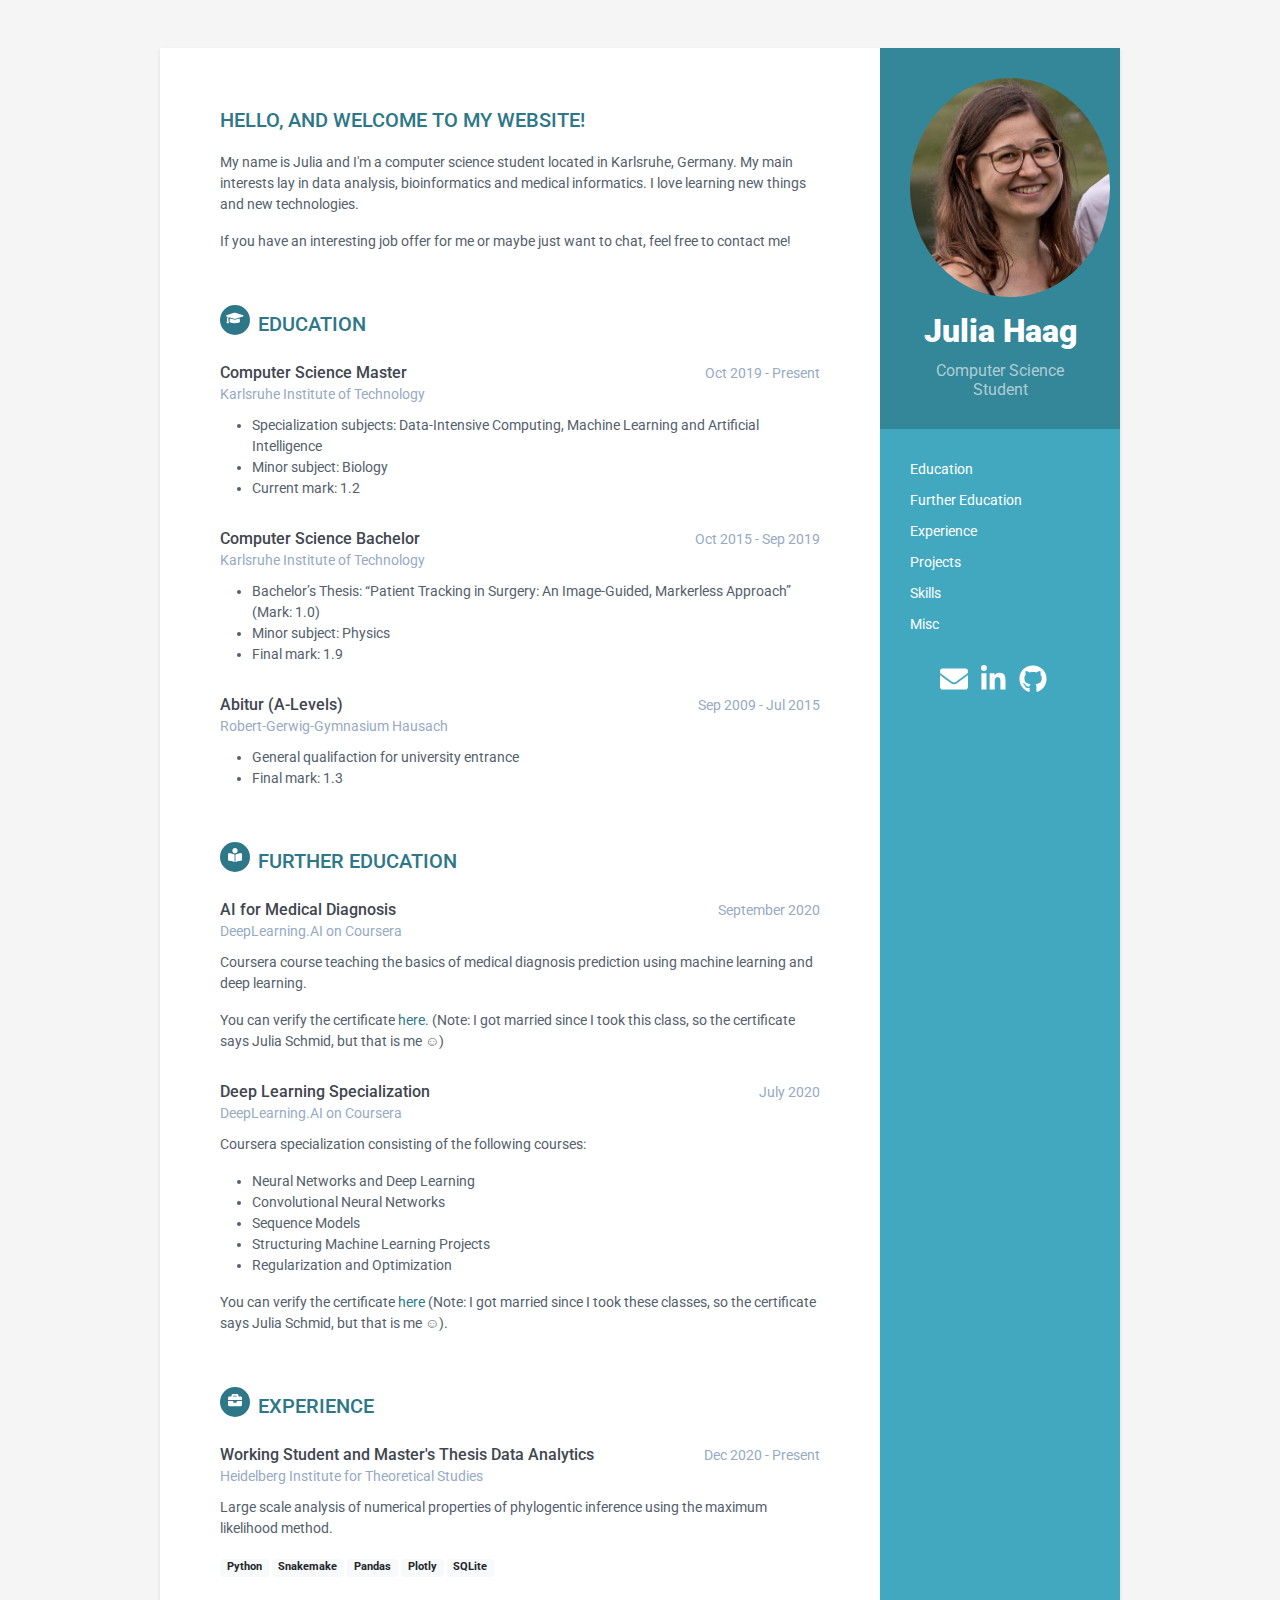
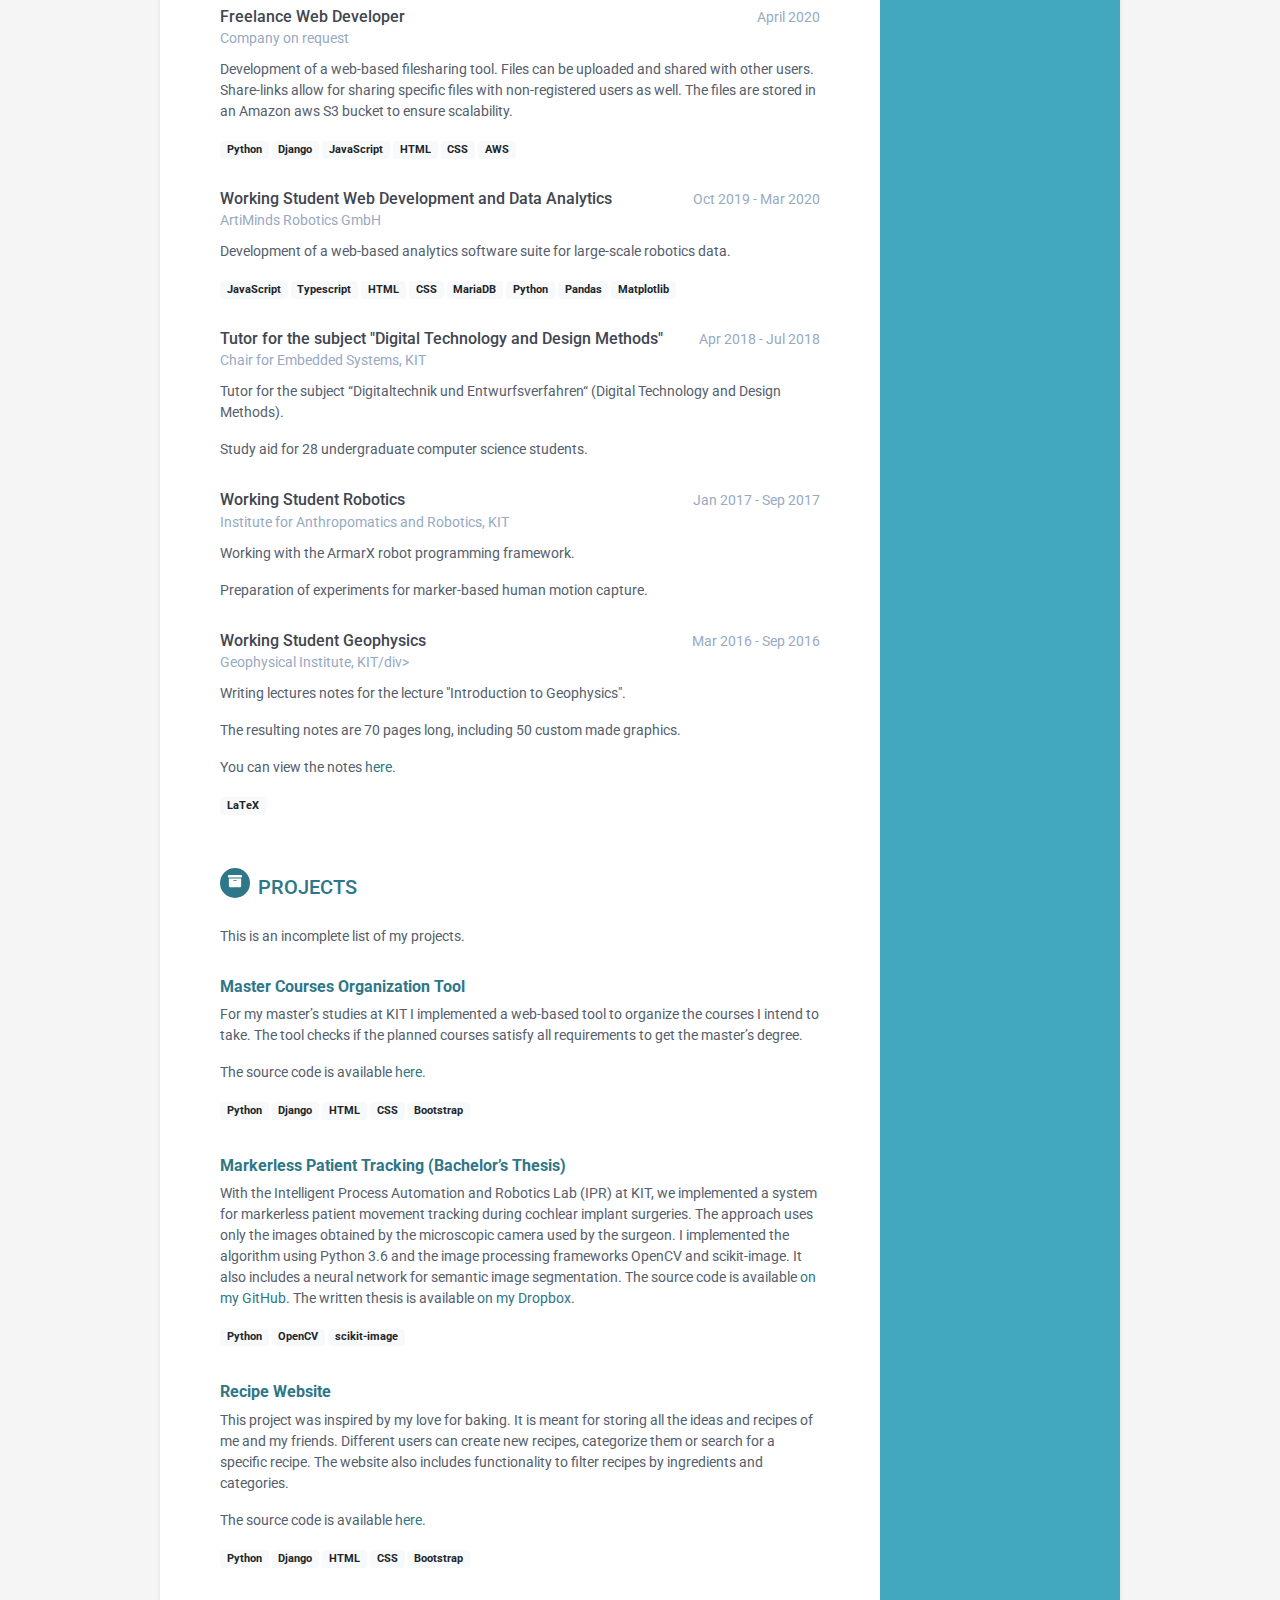
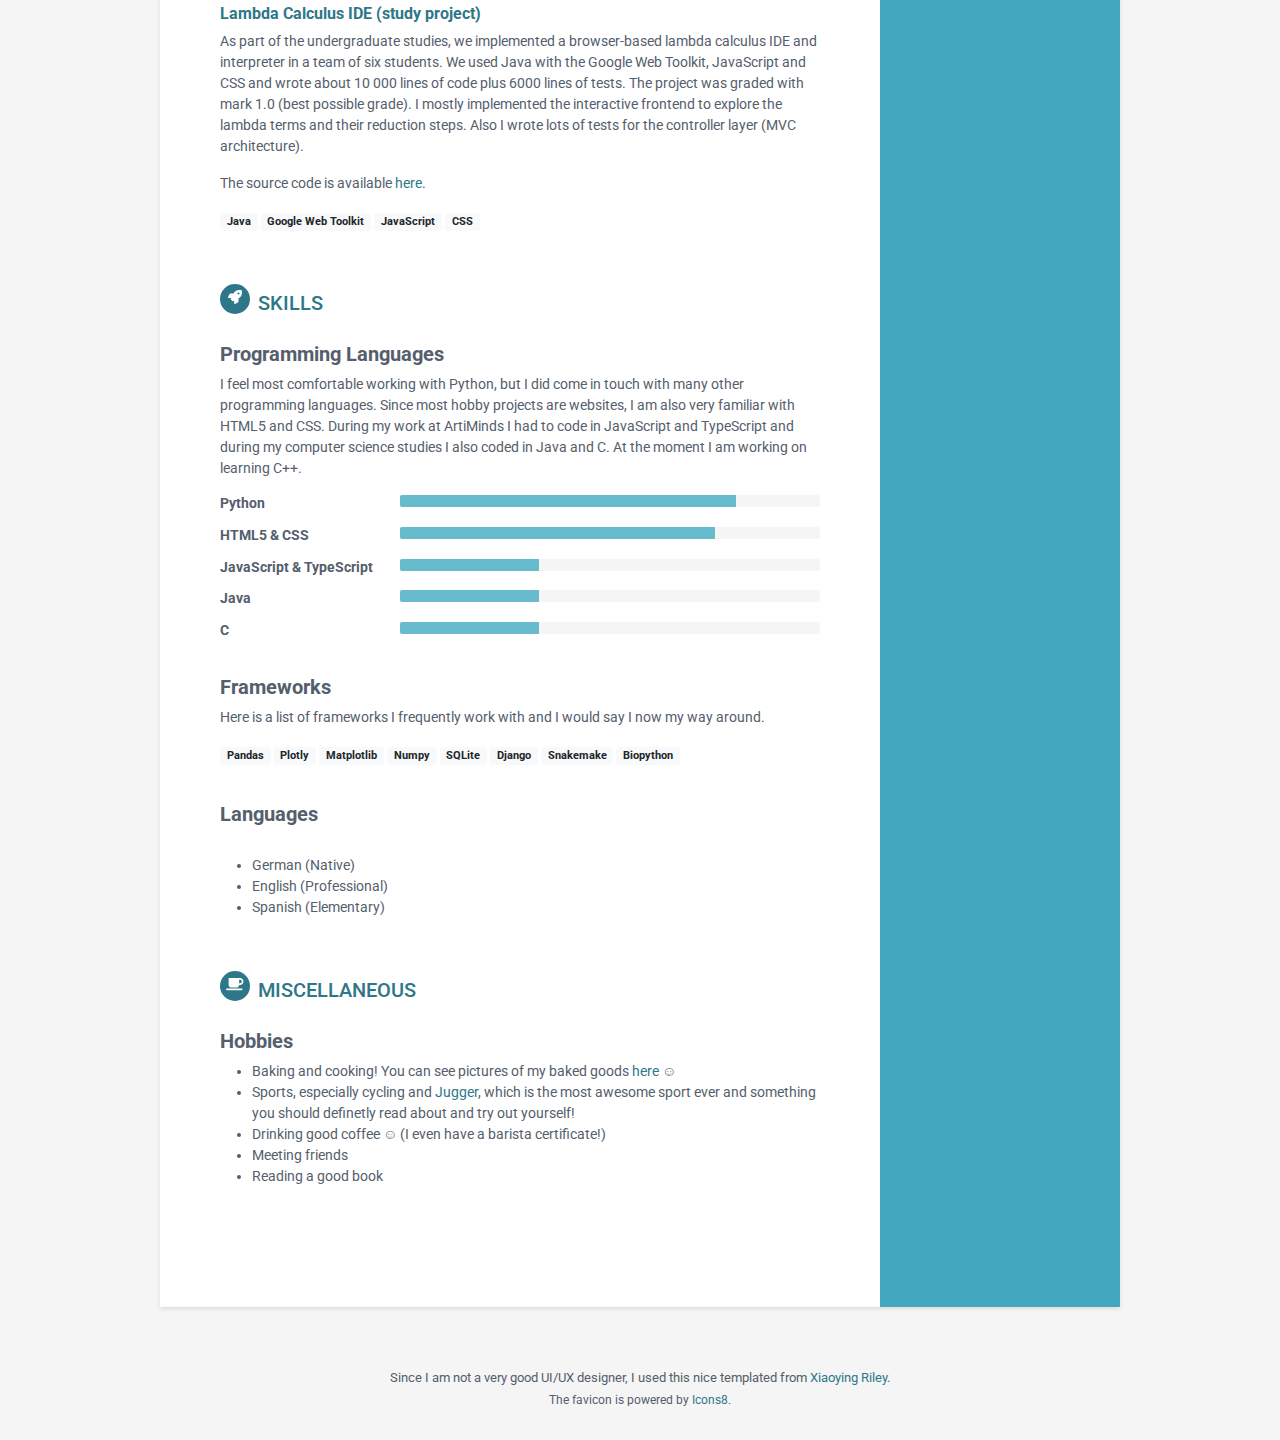
==== index.html @ c9e55c67 "add first CV draft" ====
<!DOCTYPE html>
<html lang="en">
<head>
    <title>Julia Haag</title>

    <!-- Meta -->
    <meta charset="utf-8">
    <meta http-equiv="X-UA-Compatible" content="IE=edge">
    <meta name="viewport" content="width=device-width, initial-scale=1.0">
    <meta name="description" content="Responsive HTML5 Resume/CV Template for Developers">
    <meta name="author" content="Xiaoying Riley at 3rd Wave Media">
    <link rel="shortcut icon" href="assets/images/favicon.ico">
    <!-- Google Font -->
    <link href='https://fonts.googleapis.com/css?family=Roboto:400,500,400italic,300italic,300,500italic,700,700italic,900,900italic'
          rel='stylesheet' type='text/css'>
    <!-- FontAwesome JS-->
    <script defer src="assets/fontawesome/js/all.min.js"></script>
    <!-- Global CSS -->
    <link rel="stylesheet" href="assets/plugins/bootstrap/css/bootstrap.min.css">
    <!-- Theme CSS -->
    <link id="theme-style" rel="stylesheet" href="assets/css/orbit-1.css">
</head>

<body>
<div class="wrapper mt-lg-5">
    <div class="sidebar-wrapper">
        <div class="profile-container">
            <img class="profile" src="assets/images/profile_photo.jpg" alt="" width="200" style="border-radius: 50%"/>
            <h1 class="name">Julia Haag</h1>
            <h3 class="tagline">Computer Science Student</h3>
        </div><!--//profile-container-->

        <div class="interests-container container-block">
            <ul class="list-unstyled interests-list">
                <li class="job-title"><a href="#education">Education</a></li>
                <li class="job-title"><a href="#further-education">Further Education</a></li>
                <li class="job-title"><a href="#experience">Experience</a></li>
                <li class="job-title"><a href="#projects">Projects</a></li>
                <li class="job-title"><a href="#skills">Skills</a></li>
                <li class="job-title"><a href="#misc">Misc</a></li>
            </ul>
            <div class="contact-container container-block">
                <!--<ul class="list-unstyled contact-list">-->
                <a href="mailto: info@juliaschmid.com" style="margin-right: 10px"><i
                        class="fa fa-envelope fa-2x"></i></a>
                <a href="https://www.linkedin.com/in/julia-schmid-2a37a81a1/" target="_blank"
                   style="margin-right: 10px"><i
                        class="fab fa-linkedin-in fa-2x"></i></a>
                <a href="https://github.com/tschuelia" target="_blank"><i class="fab fa-github fa-2x"></i></a>
                <!--</ul>-->
            </div><!--//contact-container-->
        </div><!--//table of contents-->


    </div><!--//sidebar-wrapper-->

    <div class="main-wrapper">

        <section class="section summary-section">
            <h1 class="section-title">Hello, and welcome to my website!</h1>
            <div class="summary">

                <p>My name is Julia and I'm a computer science student located in Karlsruhe, Germany.
                    My main interests lay in data analysis, bioinformatics and medical informatics.
                    I love learning new things and new technologies.
                </p>
                <p> If you have an interesting job offer for me or maybe just want to chat, feel free to contact me!
                </p>
            </div><!--//summary-->
        </section><!--//section-->

        <section class="section experiences-section" id="education">
            <h2 class="section-title"><span class="icon-holder"><i class="fas fa-graduation-cap"></i></span>Education
            </h2>

            <div class="item">
                <div class="meta">
                    <div class="upper-row">
                        <h3 class="job-title">Computer Science Master</h3>
                        <div class="time">Oct 2019 - Present</div>
                    </div><!--//upper-row-->
                    <div class="company">Karlsruhe Institute of Technology</div>
                </div><!--//meta-->
                <div class="details">
                    <ul>
                        <li>Specialization subjects: Data-Intensive Computing, Machine Learning and
                            Artificial Intelligence
                        </li>
                        <li>Minor subject: Biology</li>
                        <li>Current mark: 1.2</li>
                    </ul>
                </div><!--//details-->
            </div><!--//item-->

            <div class="item">
                <div class="meta">
                    <div class="upper-row">
                        <h3 class="job-title">Computer Science Bachelor</h3>
                        <div class="time">Oct 2015 - Sep 2019</div>
                    </div><!--//upper-row-->
                    <div class="company">Karlsruhe Institute of Technology</div>
                </div><!--//meta-->
                <div class="details">
                    <ul>
                        <li>Bachelor’s Thesis: “Patient Tracking in Surgery: An Image-Guided,
                            Markerless Approach” (Mark: 1.0)
                        </li>
                        <li>Minor subject: Physics</li>
                        <li>Final mark: 1.9</li>
                    </ul>
                </div><!--//details-->
            </div><!--//item-->

            <div class="item">
                <div class="meta">
                    <div class="upper-row">
                        <h3 class="job-title">Abitur (A-Levels)</h3>
                        <div class="time">Sep 2009 - Jul 2015</div>
                    </div><!--//upper-row-->
                    <div class="company">Robert-Gerwig-Gymnasium Hausach</div>
                </div><!--//meta-->
                <div class="details">
                    <ul>
                        <li>General qualifaction for university entrance</li>
                        <li>Final mark: 1.3</li>
                    </ul>
                </div><!--//details-->
            </div><!--//item-->

        </section><!--//section-->


        <section class="section experiences-section" id="further-education">
            <h2 class="section-title"><span class="icon-holder"><i class="fas fa-book-reader"></i></span>Further
                Education</h2>

            <div class="item">
                <div class="meta">
                    <div class="upper-row">
                        <h3 class="job-title">AI for Medical Diagnosis</h3>
                        <div class="time">September 2020</div>
                    </div><!--//upper-row-->
                    <div class="company">DeepLearning.AI on Coursera</div>
                </div><!--//meta-->
                <div class="details">
                    <p>Coursera course teaching the basics of medical diagnosis prediction using machine learning and
                        deep learning.</p>
                    <p>You can verify the certificate <a href="https://coursera.org/verify/CH7KS9N8YEYN"
                                                         target="_blank">here</a>. (Note: I got married since I took
                        this class, so the certificate says Julia Schmid, but that is me ☺︎)︎</p>
                </div><!--//details-->
            </div><!--//item-->

            <div class="item">
                <div class="meta">
                    <div class="upper-row">
                        <h3 class="job-title">Deep Learning Specialization</h3>
                        <div class="time">July 2020</div>
                    </div><!--//upper-row-->
                    <div class="company">DeepLearning.AI on Coursera</div>
                </div><!--//meta-->
                <div class="details">
                    <p>Coursera specialization consisting of the following courses:</p>
                    <ul>
                        <li>Neural Networks and Deep Learning</li>
                        <li>Convolutional Neural Networks</li>
                        <li>Sequence Models</li>
                        <li>Structuring Machine Learning Projects</li>
                        <li>Regularization and Optimization</li>
                    </ul>
                    <p>You can verify the certificate <a href="https://coursera.org/verify/specialization/CBR895FZ73B2"
                                                         target="_blank">here</a> (Note: I got married since I took
                        these classes, so the certificate says Julia Schmid, but that is me ☺︎).
                    </p>
                </div><!--//details-->
            </div><!--//item-->


        </section><!--//section-->


        <section class="section experiences-section" id="experience">
            <h2 class="section-title"><span class="icon-holder"><i class="fas fa-briefcase"></i></span>Experience</h2>

            <div class="item">
                <div class="meta">
                    <div class="upper-row">
                        <h3 class="job-title">Working Student and Master's Thesis Data Analytics</h3>
                        <div class="time">Dec 2020 - Present</div>
                    </div><!--//upper-row-->
                    <div class="company">Heidelberg Institute for Theoretical Studies</div>
                </div><!--//meta-->
                <div class="details">
                    <p>Large scale analysis of numerical properties of phylogentic
                        inference using the maximum likelihood method.</p>
                    <span class="badge bg-light text-dark">Python</span>
                    <span class="badge bg-light text-dark">Snakemake</span>
                    <span class="badge bg-light text-dark">Pandas</span>
                    <span class="badge bg-light text-dark">Plotly</span>
                    <span class="badge bg-light text-dark">SQLite</span>
                </div><!--//details-->
            </div><!--//item-->

            <div class="item">
                <div class="meta">
                    <div class="upper-row">
                        <h3 class="job-title">Freelance Web Developer</h3>
                        <div class="time">April 2020</div>
                    </div><!--//upper-row-->
                    <div class="company">Company on request</div>
                </div><!--//meta-->
                <div class="details">
                    <p>Development of a web-based filesharing tool. Files can be uploaded
                        and shared with other users.
                        Share-links allow for sharing specific files with non-registered
                        users as well.
                        The files are stored in an Amazon aws S3 bucket to ensure
                        scalability.
                    </p>
                    <span class="badge bg-light text-dark">Python</span>
                    <span class="badge bg-light text-dark">Django</span>
                    <span class="badge bg-light text-dark">JavaScript</span>
                    <span class="badge bg-light text-dark">HTML</span>
                    <span class="badge bg-light text-dark">CSS</span>
                    <span class="badge bg-light text-dark">AWS</span>
                </div><!--//details-->
            </div><!--//item-->

            <div class="item">
                <div class="meta">
                    <div class="upper-row">
                        <h3 class="job-title">Working Student Web Development and Data Analytics</h3>
                        <div class="time">Oct 2019 - Mar 2020</div>
                    </div><!--//upper-row-->
                    <div class="company">ArtiMinds Robotics GmbH</div>
                </div><!--//meta-->
                <div class="details">
                    <p>Development of a web-based analytics software suite for
                        large-scale robotics data.
                    </p>
                    <span class="badge bg-light text-dark">JavaScript</span>
                    <span class="badge bg-light text-dark">Typescript</span>
                    <span class="badge bg-light text-dark">HTML</span>
                    <span class="badge bg-light text-dark">CSS</span>
                    <span class="badge bg-light text-dark">MariaDB</span>
                    <span class="badge bg-light text-dark">Python</span>
                    <span class="badge bg-light text-dark">Pandas</span>
                    <span class="badge bg-light text-dark">Matplotlib</span>
                </div><!--//details-->
            </div><!--//item-->

            <div class="item">
                <div class="meta">
                    <div class="upper-row">
                        <h3 class="job-title">Tutor for the subject "Digital Technology and Design Methods"</h3>
                        <div class="time">Apr 2018 - Jul 2018</div>
                    </div><!--//upper-row-->
                    <div class="company">Chair for Embedded Systems, KIT</div>
                </div><!--//meta-->
                <div class="details">
                    <p>Tutor for the subject “Digitaltechnik und
                        Entwurfsverfahren“ (Digital Technology and Design Methods).</p>
                    <p>Study aid for 28 undergraduate computer science students.</p>
                </div><!--//details-->
            </div><!--//item-->

            <div class="item">
                <div class="meta">
                    <div class="upper-row">
                        <h3 class="job-title">Working Student Robotics</h3>
                        <div class="time">Jan 2017 - Sep 2017</div>
                    </div><!--//upper-row-->
                    <div class="company">Institute for Anthropomatics and Robotics, KIT</div>
                </div><!--//meta-->
                <div class="details">
                    <p>Working with the ArmarX robot programming framework.</p>
                    <p>Preparation of experiments for marker-based human motion capture.</p>
                </div><!--//details-->
            </div><!--//item-->

            <div class="item">
                <div class="meta">
                    <div class="upper-row">
                        <h3 class="job-title">Working Student Geophysics</h3>
                        <div class="time">Mar 2016 - Sep 2016</div>
                    </div><!--//upper-row-->
                    <div class="company">Geophysical Institute, KIT/div>
                    </div><!--//meta-->
                    <div class="details">
                        <p>Writing lectures notes for the lecture "Introduction to Geophysics".
                        </p>
                        <p>The resulting notes are 70 pages long, including 50 custom made
                            graphics.</p>
                        <p>You can view the notes <a class="inline_link"
                                                     href="https://github.com/tschuelia/Geophysik-Skript/blob/master/GeoSkript.pdf"
                                                     target="_blank">here</a>.
                        </p>
                        <span class="badge bg-light text-dark">LaTeX</span>
                    </div><!--//details-->
                </div><!--//item-->

        </section><!--//section-->

        <section class="section projects-section" id="projects">
            <h2 class="section-title"><span class="icon-holder"><i class="fas fa-archive"></i></span>Projects</h2>
            <div class="intro">
                <p>This is an incomplete list of my projects.</p>
            </div><!--//intro-->
            <div class="item">
                <h6 class="container-block-title"><a
                        href="https://master.juliaschmid.com"
                        target="_blank">Master Courses Organization Tool</a></h6>
                <p>
                    For my master’s studies at KIT I implemented a web-based tool to organize the courses I
                    intend to take. The tool checks if the planned courses satisfy all requirements to get the master’s
                    degree.
                </p>
                <p>The source code is available <a href="https://github.com/tschuelia/master-organization"
                                                   target="_blank">here</a>.</p>
                <span class="badge bg-light text-dark">Python</span>
                <span class="badge bg-light text-dark">Django</span>
                <span class="badge bg-light text-dark">HTML</span>
                <span class="badge bg-light text-dark">CSS</span>
                <span class="badge bg-light text-dark">Bootstrap</span>
            </div><!--//item-->
            <br>

            <div class="item">
                <h6 class="container-block-title"><a
                        href="https://github.com/tschuelia/Image-Based-Tracking"
                        target="_blank">Markerless Patient Tracking (Bachelor’s Thesis)</a></h6>
                <p>
                    With the Intelligent Process Automation and Robotics Lab (IPR) at KIT, we implemented a system for
                    markerless patient movement tracking during cochlear implant surgeries. The approach uses only the
                    images obtained by the microscopic camera used by the surgeon.
                    I implemented the algorithm using Python 3.6 and the image processing frameworks OpenCV and
                    scikit-image. It also includes a neural network for semantic image segmentation. The source code is
                    available <a href="https://github.com/tschuelia/Image-Based-Tracking" target="_blank">on my
                    GitHub</a>.
                    The written thesis is available <a
                        href="https://www.dropbox.com/s/bkc28tao2q94vgu/thesis_Julia_Schmid.pdf?dl=0" target="_blank">on
                    my Dropbox</a>.
                </p>
                <span class="badge bg-light text-dark">Python</span>
                <span class="badge bg-light text-dark">OpenCV</span>
                <span class="badge bg-light text-dark">scikit-image</span>
            </div><!--//item-->
            <br>

            <div class="item">
                <h6 class="container-block-title"><a
                        href="https://rezepte.juliaschmid.com"
                        target="_blank">Recipe Website</a></h6>
                <p>This project was inspired by my love for baking. It is meant for storing all the ideas and recipes
                    of me and my friends. Different users can create new recipes, categorize them or search for a
                    specific recipe.
                    The website also includes functionality to filter recipes by ingredients and categories.
                </p>
                <p>The source code is available <a href="https://github.com/tschuelia/cake_recipe_website"
                                                   target="_blank">here</a>.</p>
                <span class="badge bg-light text-dark">Python</span>
                <span class="badge bg-light text-dark">Django</span>
                <span class="badge bg-light text-dark">HTML</span>
                <span class="badge bg-light text-dark">CSS</span>
                <span class="badge bg-light text-dark">Bootstrap</span>
            </div><!--//item-->
            <br>

            <div class="item">
                <h6 class="container-block-title"><a
                        href="https://pp.ipd.kit.edu/lehre/misc/lambda-ide/Wavelength.html"
                        target="_blank">Lambda Calculus IDE (study project)</a></h6>
                <p>As part of the undergraduate studies, we implemented a browser-based lambda calculus IDE and
                    interpreter in a team of six students. We used Java with the Google Web Toolkit, JavaScript and CSS
                    and wrote about 10 000 lines of code plus 6000 lines of tests.
                    The project was graded with mark 1.0 (best possible grade).
                    I mostly implemented the interactive frontend to explore the lambda terms and their reduction steps.
                    Also I wrote lots of tests for the controller layer (MVC architecture).
                </p>
                <p>The source code is available <a href="https://github.com/wavelength-ide/wavelength-ide"
                                                   target="_blank">here</a>.</p>
                <span class="badge bg-light text-dark">Java</span>
                <span class="badge bg-light text-dark">Google Web Toolkit</span>
                <span class="badge bg-light text-dark">JavaScript</span>
                <span class="badge bg-light text-dark">CSS</span>
            </div><!--//item-->
        </section><!--//section-->

        <section class="skills-section section" id="skills">
            <h2 class="section-title"><span class="icon-holder"><i class="fas fa-rocket"></i></span>Skills</h2>
            <h5 class="container-block-title">Programming Languages</h5>
            <div class="intro">
                <p>I feel most comfortable working with Python, but I did come in touch with many other programming
                    languages. Since most hobby projects are websites, I am also very familiar with HTML5 and CSS.
                    During my work at ArtiMinds I had to code in JavaScript and TypeScript and during my
                    computer science studies I also coded in Java and C. At the moment I am working on learning C++.
                </p>
            </div><!--//intro-->
            <div class="skillset">
                <div class="item">
                    <h3 class="level-title">Python</h3>
                    <div class="progress level-bar">
                        <div class="progress-bar theme-progress-bar" role="progressbar" style="width: 80%"
                             aria-valuenow="80" aria-valuemin="0" aria-valuemax="100"></div>
                    </div>
                </div><!--//item-->

                <div class="item">
                    <h3 class="level-title">HTML5 &amp; CSS</h3>
                    <div class="progress level-bar">
                        <div class="progress-bar theme-progress-bar" role="progressbar" style="width: 75%"
                             aria-valuenow="75" aria-valuemin="0" aria-valuemax="100"></div>
                    </div>
                </div><!--//item-->

                <div class="item">
                    <h3 class="level-title">JavaScript & TypeScript</h3>
                    <div class="progress level-bar">
                        <div class="progress-bar theme-progress-bar" role="progressbar" style="width: 33%"
                             aria-valuenow="33" aria-valuemin="0" aria-valuemax="100"></div>
                    </div>
                </div><!--//item-->

                <div class="item">
                    <h3 class="level-title">Java</h3>
                    <div class="progress level-bar">
                        <div class="progress-bar theme-progress-bar" role="progressbar" style="width: 33%"
                             aria-valuenow="33" aria-valuemin="0" aria-valuemax="100"></div>
                    </div>
                </div><!--//item-->

                <div class="item">
                    <h3 class="level-title">C</h3>
                    <div class="progress level-bar">
                        <div class="progress-bar theme-progress-bar" role="progressbar" style="width: 33%"
                             aria-valuenow="33" aria-valuemin="0" aria-valuemax="100"></div>
                    </div>
                </div><!--//item-->
            </div>
            <br>

            <h5 class="container-block-title">Frameworks</h5>
            <p>Here is a list of frameworks I frequently work with and I would say I now my way around.</p>
            <span class="badge bg-light text-dark">Pandas</span>
            <span class="badge bg-light text-dark">Plotly</span>
            <span class="badge bg-light text-dark">Matplotlib</span>
            <span class="badge bg-light text-dark">Numpy</span>
            <span class="badge bg-light text-dark">SQLite</span>
            <span class="badge bg-light text-dark">Django</span>
            <span class="badge bg-light text-dark">Snakemake</span>
            <span class="badge bg-light text-dark">Biopython</span>
            <p></p>
            <br>

            <h5 class="container-block-title">Languages</h5>
            <br>
            <ul>
                <li>German (Native)</li>
                <li>English (Professional)</li>
                <li>Spanish (Elementary)</li>
            </ul>
        </section><!--//skills-section-->

        <section class="skills-section section" id="misc">
            <h2 class="section-title"><span class="icon-holder"><i class="fas fa-coffee"></i></span>Miscellaneous</h2>
            <h5 class="container-block-title">Hobbies</h5>
            <ul>
                <li>Baking and cooking! You can see pictures of my baked goods <a
                        href="https://rezepte.juliaschmid.com/gallery" target="_blank">here</a> ☺︎
                </li>
                <li>Sports, especially cycling and <a href="https://en.wikipedia.org/wiki/Jugger"
                                                      target="_blank">Jugger</a>, which is
                    the most awesome sport ever and something you should definetly read about and try out yourself!
                </li>
                <li>Drinking good coffee ☺︎ (I even have a barista certificate!)</li>
                <li>Meeting friends</li>
                <li>Reading a good book</li>
            </ul>
        </section><!--//skills-section-->

    </div><!--//main-body-->
</div>

<footer class="footer">
    <div class="text-center">
        <!--/* This template is free as long as you keep the footer attribution link. If you'd like to use the template without the attribution link, you can buy the commercial license via our website: themes.3rdwavemedia.com Thank you for your support. :) */-->
        <small class="copyright">Since I am not a very good UI/UX designer, I used this nice templated from <a
                href="http://themes.3rdwavemedia.com"
                target="_blank">Xiaoying Riley</a>.</small>
        <br>
        <small>The favicon is powered by <a target="_blank" href="https://icons8.de">Icons8</a>.</small>
    </div><!--//container-->
</footer><!--//footer-->

</body>
</html>
---- assets/css/orbit-1.css ----
/*! 
 * Template Name: Orbit - Bootstrap 5 Resume/CV Template for Developers
 * Version: Bootstrap 5 v1.0
 * Author: Xiaoying Riley
 * Copyright: 3rd Wave Media
 * Twitter: @3rdwave_themes
 * Website: http://themes.3rdwavemedia.com/
*/
body {
  font-family: "Roboto", sans-serif;
  color: #545E6C;
  background: #f5f5f5;
  font-size: 14px;
  -webkit-font-smoothing: antialiased;
  -moz-osx-font-smoothing: grayscale;
}

h1, h2, h3, h4, h5, h6 {
  font-weight: 700;
}

a {
  color: #2d7788;
  text-decoration: none;
}
a:hover {
  text-decoration: underline;
  color: #1a454f;
  -webkit-transition: all 0.4s ease-in-out;
  -moz-transition: all 0.4s ease-in-out;
  -ms-transition: all 0.4s ease-in-out;
  -o-transition: all 0.4s ease-in-out;
}
a:focus {
  text-decoration: none;
}

p {
  line-height: 1.5;
}

.wrapper {
  background: #42A8C0;
  max-width: 960px;
  margin: 0 auto;
  position: relative;
  box-shadow: 0px 2px 4px rgba(0, 0, 0, 0.1);
}

.sidebar-wrapper {
  background: #42A8C0;
  position: absolute;
  right: 0;
  width: 240px;
  height: 100%;
  min-height: 800px;
  color: #fff;
}
.sidebar-wrapper a {
  color: #fff;
}
.sidebar-wrapper .profile-container {
  padding: 30px;
  background: rgba(0, 0, 0, 0.2);
  text-align: center;
  color: #fff;
}
.sidebar-wrapper .name {
  font-size: 32px;
  font-weight: 900;
  margin-top: 0;
  margin-bottom: 10px;
}
.sidebar-wrapper .tagline {
  color: rgba(255, 255, 255, 0.6);
  font-size: 16px;
  font-weight: 400;
  margin-top: 0;
  margin-bottom: 0;
}
.sidebar-wrapper .profile {
  margin-bottom: 15px;
}
.sidebar-wrapper .contact-list .svg-inline--fa {
  margin-right: 5px;
  font-size: 18px;
  vertical-align: middle;
}
.sidebar-wrapper .contact-list li {
  margin-bottom: 15px;
}
.sidebar-wrapper .contact-list li:last-child {
  margin-bottom: 0;
}
.sidebar-wrapper .contact-list .email .svg-inline--fa {
  font-size: 14px;
}
.sidebar-wrapper .container-block {
  padding: 30px;
}
.sidebar-wrapper .container-block-title {
  text-transform: uppercase;
  font-size: 16px;
  font-weight: 700;
  margin-top: 0;
  margin-bottom: 15px;
}
.sidebar-wrapper .degree {
  font-size: 14px;
  margin-top: 0;
  margin-bottom: 5px;
}
.sidebar-wrapper .education-container .item {
  margin-bottom: 15px;
}
.sidebar-wrapper .education-container .item:last-child {
  margin-bottom: 0;
}
.sidebar-wrapper .education-container .meta {
  color: rgba(255, 255, 255, 0.6);
  font-weight: 500;
  margin-bottom: 0px;
  margin-top: 0;
  font-size: 14px;
}
.sidebar-wrapper .education-container .time {
  color: rgba(255, 255, 255, 0.6);
  font-weight: 500;
  margin-bottom: 0px;
}
.sidebar-wrapper .languages-container .lang-desc {
  color: rgba(255, 255, 255, 0.6);
}
.sidebar-wrapper .languages-list {
  margin-bottom: 0;
}
.sidebar-wrapper .languages-list li {
  margin-bottom: 10px;
}
.sidebar-wrapper .languages-list li:last-child {
  margin-bottom: 0;
}
.sidebar-wrapper .interests-list {
  margin-bottom: 0;
}
.sidebar-wrapper .interests-list li {
  margin-bottom: 10px;
}
.sidebar-wrapper .interests-list li:last-child {
  margin-bottom: 0;
}

.main-wrapper {
  background: #fff;
  padding: 60px;
  padding-right: 300px;
}
.main-wrapper .section-title {
  text-transform: uppercase;
  font-size: 20px;
  font-weight: 500;
  color: #2d7788;
  position: relative;
  margin-top: 0;
  margin-bottom: 20px;
}
.main-wrapper .section-title .icon-holder {
  width: 30px;
  height: 30px;
  margin-right: 8px;
  display: inline-block;
  color: #fff;
  border-radius: 50%;
  -moz-background-clip: padding;
  -webkit-background-clip: padding-box;
  background-clip: padding-box;
  background: #2d7788;
  text-align: center;
  font-size: 16px;
  position: relative;
  top: -8px;
}
.main-wrapper .section-title .icon-holder .svg-inline--fa {
  font-size: 14px;
  margin-top: 6px;
}
.main-wrapper .section {
  margin-bottom: 60px;
}
.main-wrapper .experiences-section .item {
  margin-bottom: 30px;
}
.main-wrapper .upper-row {
  position: relative;
  overflow: hidden;
  margin-bottom: 2px;
}
.main-wrapper .job-title {
  color: #3F4650;
  font-size: 16px;
  margin-top: 0;
  margin-bottom: 0;
  font-weight: 500;
}
.main-wrapper .time {
  position: absolute;
  right: 0;
  top: 0;
  color: #97AAC3;
}
.main-wrapper .company {
  margin-bottom: 10px;
  color: #97AAC3;
}
.main-wrapper .project-title {
  font-size: 16px;
  font-weight: 400;
  margin-top: 0;
  margin-bottom: 5px;
}
.main-wrapper .projects-section .intro {
  margin-bottom: 30px;
}
.main-wrapper .projects-section .item {
  margin-bottom: 15px;
}

.skillset .item {
  margin-bottom: 15px;
  overflow: hidden;
}
.skillset .level-title {
  font-size: 14px;
  margin-top: 0;
  margin-bottom: 12px;
}
.skillset .level-bar {
  height: 12px;
  background: #f5f5f5;
  border-radius: 2px;
  -moz-background-clip: padding;
  -webkit-background-clip: padding-box;
  background-clip: padding-box;
}
.skillset .theme-progress-bar {
  background: #68bacd;
}

.footer {
  padding: 30px;
  padding-top: 60px;
}
.footer .copyright {
  line-height: 1.6;
  color: #545E6C;
  font-size: 13px;
}
.footer .fa-heart {
  color: #fb866a;
}

@media (max-width: 767.98px) {
  .sidebar-wrapper {
    position: static;
    width: inherit;
  }

  .main-wrapper {
    padding: 30px;
  }

  .main-wrapper .time {
    position: static;
    display: block;
    margin-top: 5px;
  }

  .main-wrapper .upper-row {
    margin-bottom: 0;
  }
}
@media (min-width: 992px) {
  .skillset .level-title {
    display: inline-block;
    float: left;
    width: 30%;
    margin-bottom: 0;
  }
}
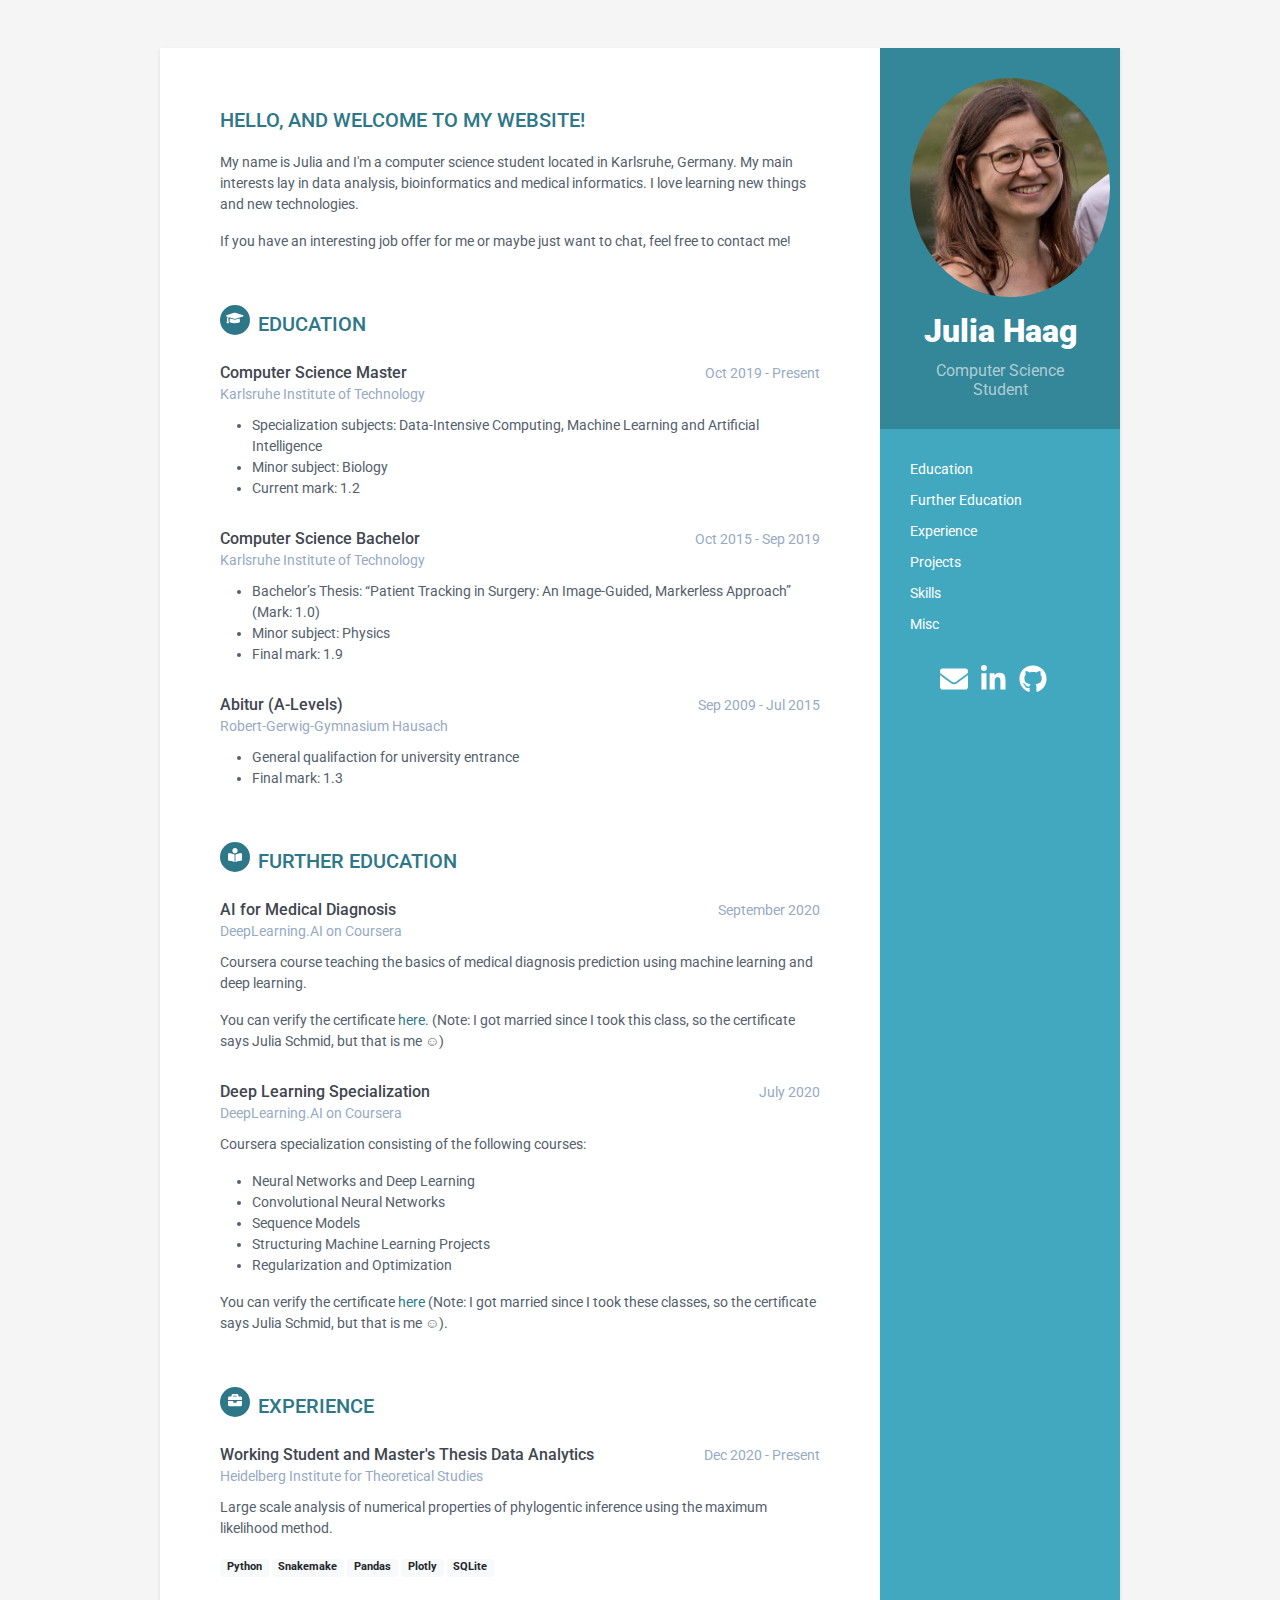
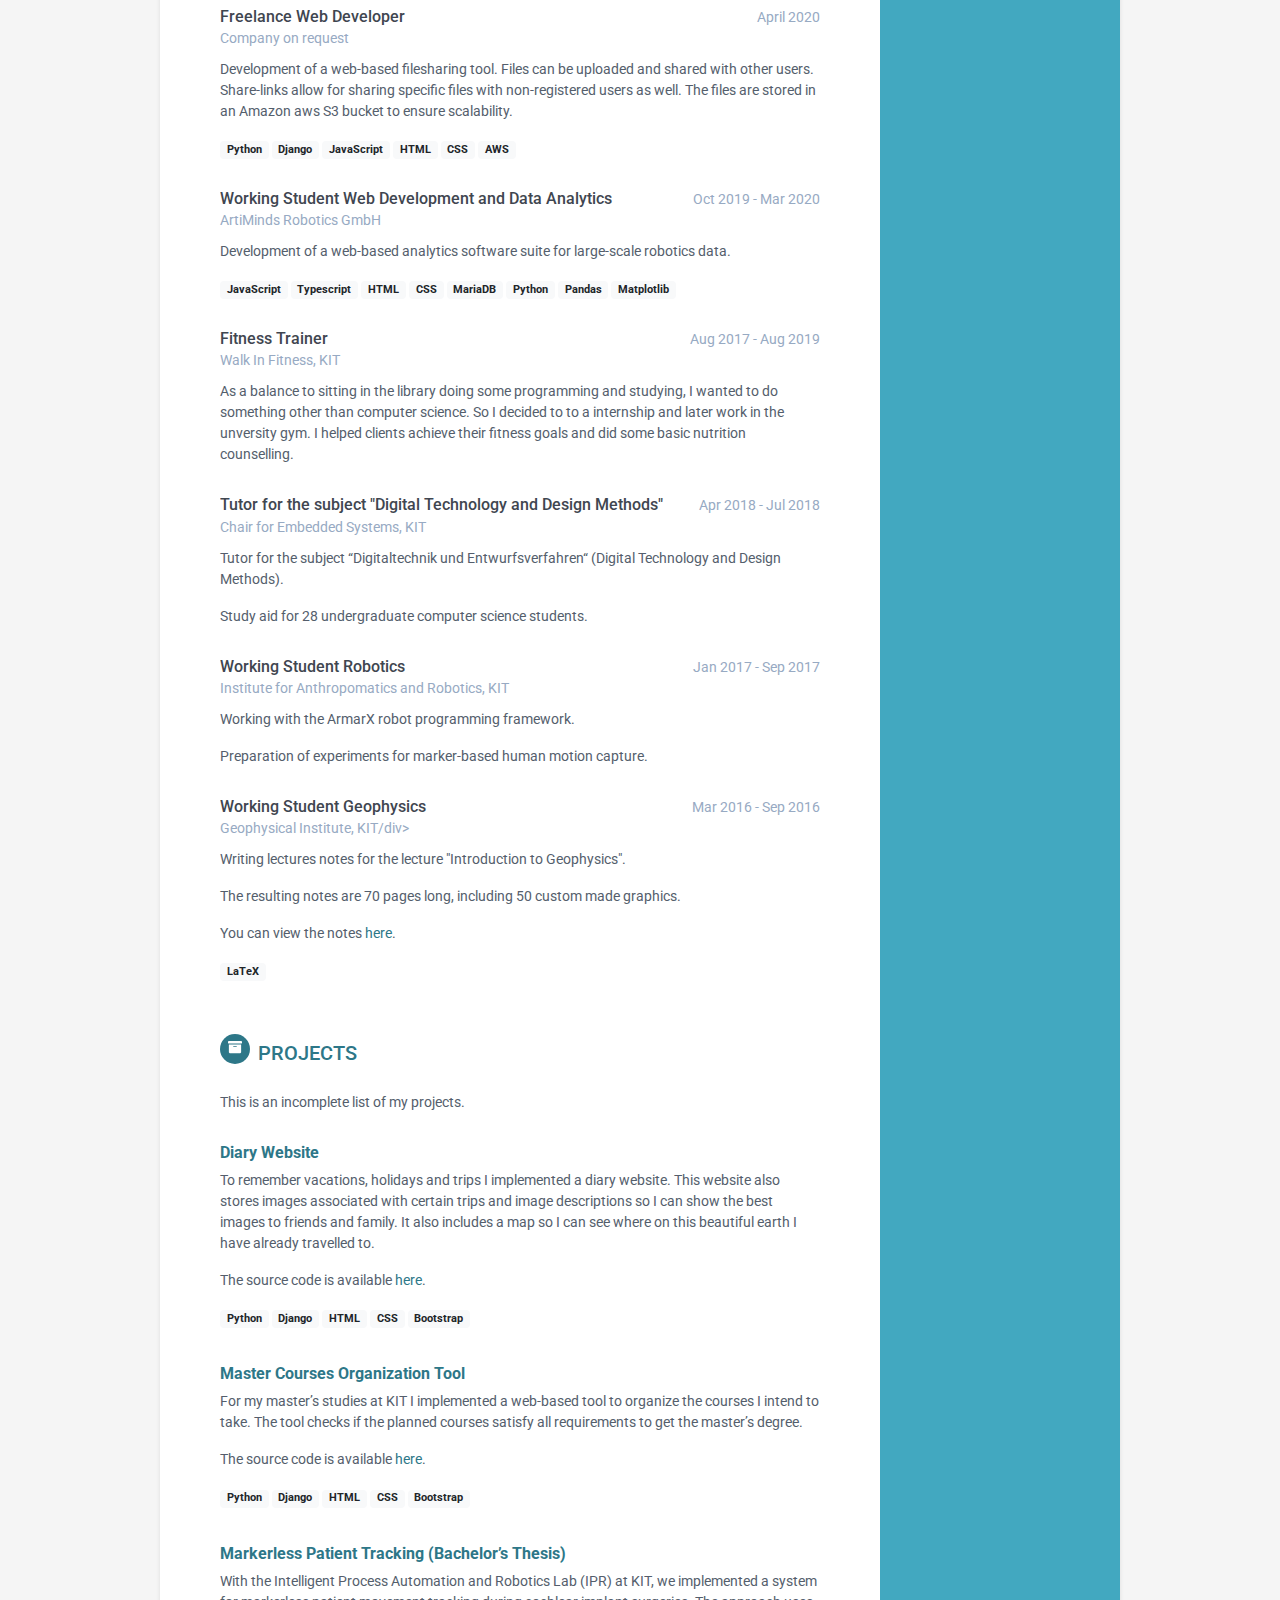
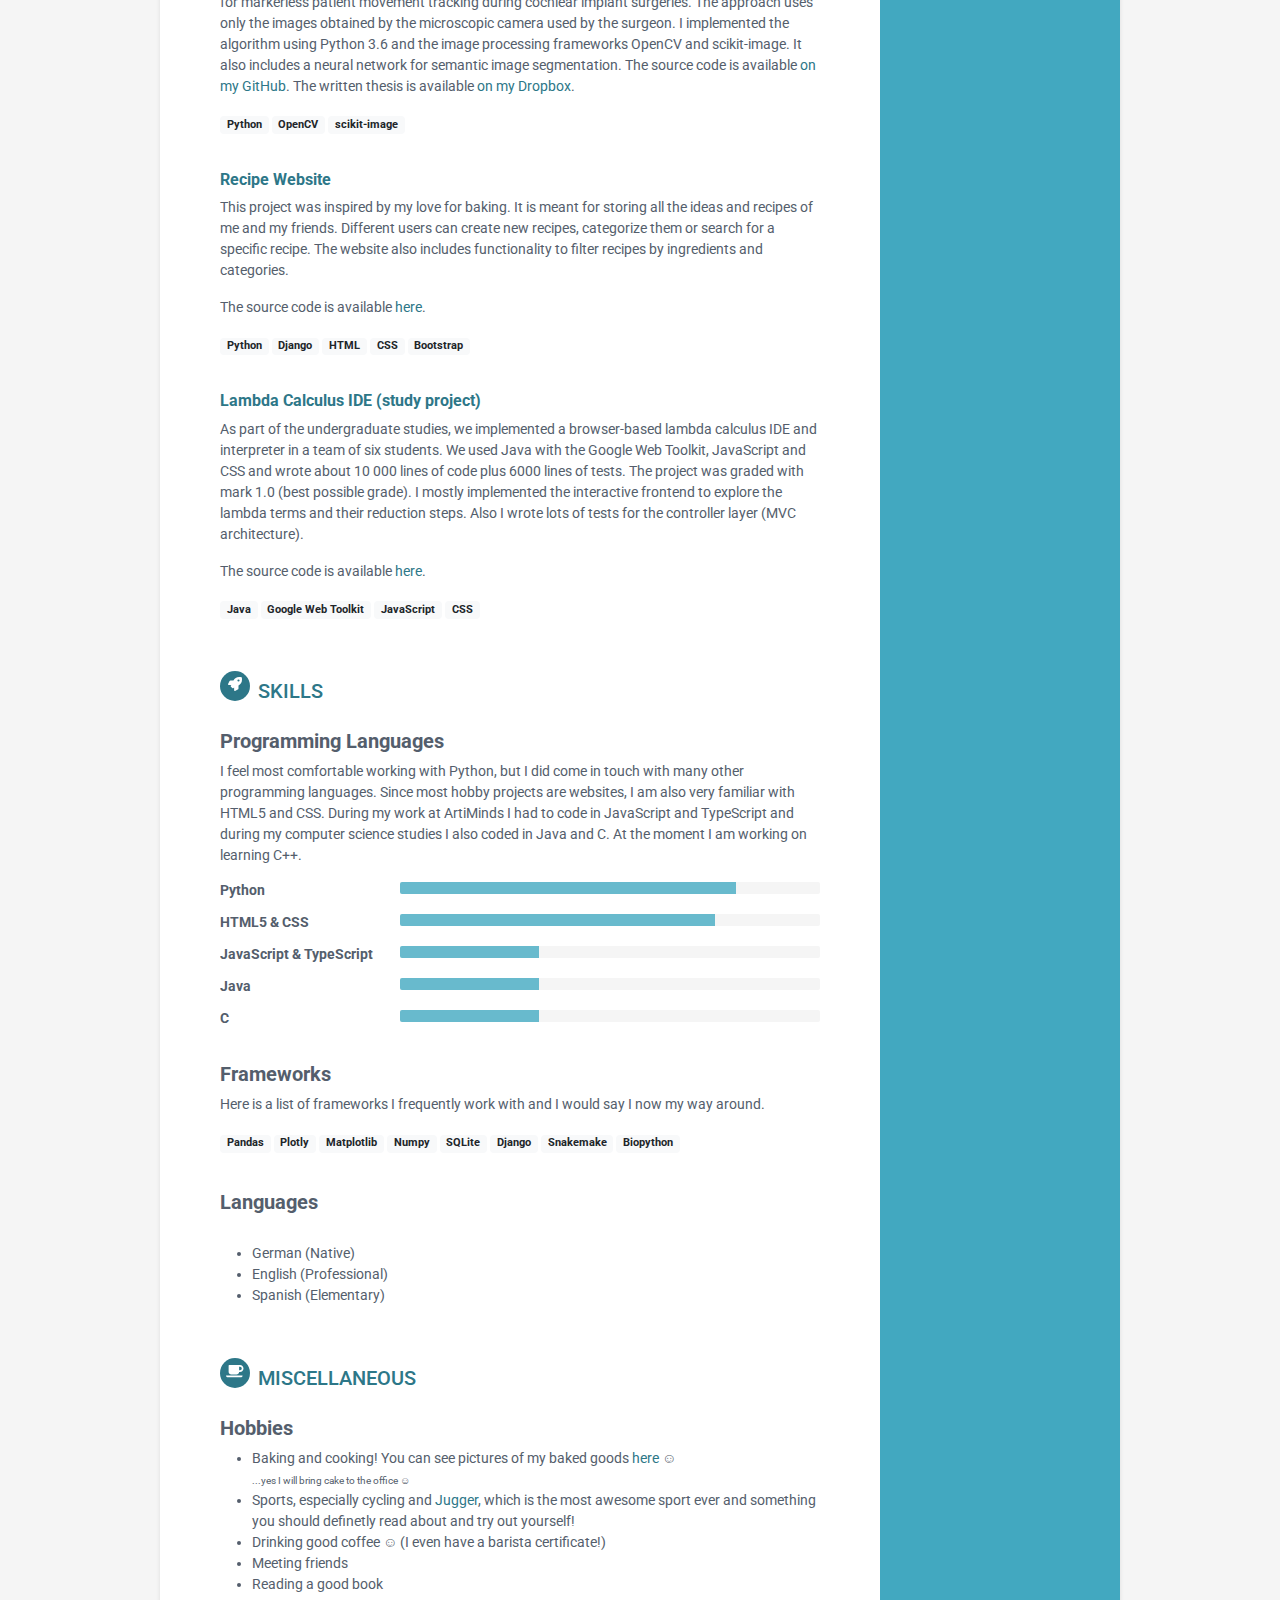
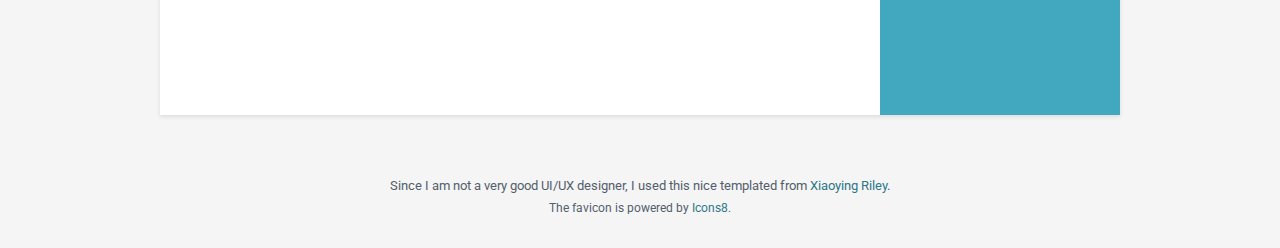
==== commit 9913e7fc: "add a few more things to the CV" ====
--- a/index.html
+++ b/index.html
@@ -252,6 +252,23 @@
             <div class="item">
                 <div class="meta">
                     <div class="upper-row">
+                        <h3 class="job-title">Fitness Trainer</h3>
+                        <div class="time">Aug 2017 - Aug 2019</div>
+                    </div><!--//upper-row-->
+                    <div class="company">Walk In Fitness, KIT</div>
+                </div><!--//meta-->
+                <div class="details">
+                    <p>As a balance to sitting in the library doing some programming and studying, I wanted to do
+                        something other than computer science. So I decided to to a internship and later work in the
+                        unversity gym. I helped clients achieve their fitness goals and did some basic nutrition
+                        counselling.
+                    </p>
+                </div><!--//details-->
+            </div><!--//item-->
+
+            <div class="item">
+                <div class="meta">
+                    <div class="upper-row">
                         <h3 class="job-title">Tutor for the subject "Digital Technology and Design Methods"</h3>
                         <div class="time">Apr 2018 - Jul 2018</div>
                     </div><!--//upper-row-->
@@ -308,6 +325,27 @@
             </div><!--//intro-->
             <div class="item">
                 <h6 class="container-block-title"><a
+                        href="https://diary.juliaschmid.com"
+                        target="_blank">Diary Website</a></h6>
+                <p>
+                    To remember vacations, holidays and trips I implemented a diary website.
+                    This website also stores images associated with certain trips and image descriptions so I can show
+                    the best images to
+                    friends and family. It also includes a map so I can see where
+                    on this beautiful earth I have already travelled to.
+                </p>
+                <p>The source code is available <a href="https://github.com/tschuelia/diary"
+                                                   target="_blank">here</a>.</p>
+                <span class="badge bg-light text-dark">Python</span>
+                <span class="badge bg-light text-dark">Django</span>
+                <span class="badge bg-light text-dark">HTML</span>
+                <span class="badge bg-light text-dark">CSS</span>
+                <span class="badge bg-light text-dark">Bootstrap</span>
+            </div><!--//item-->
+            <br>
+
+            <div class="item">
+                <h6 class="container-block-title"><a
                         href="https://master.juliaschmid.com"
                         target="_blank">Master Courses Organization Tool</a></h6>
                 <p>
@@ -467,6 +505,8 @@
             <ul>
                 <li>Baking and cooking! You can see pictures of my baked goods <a
                         href="https://rezepte.juliaschmid.com/gallery" target="_blank">here</a> ☺︎
+                    <br>
+                    <small style="font-size: 10px;">...yes I will bring cake to the office ☺︎</small>
                 </li>
                 <li>Sports, especially cycling and <a href="https://en.wikipedia.org/wiki/Jugger"
                                                       target="_blank">Jugger</a>, which is
@@ -476,7 +516,7 @@
                 <li>Meeting friends</li>
                 <li>Reading a good book</li>
             </ul>
-        </section><!--//skills-section-->
+        </section><!--//misc-section-->
 
     </div><!--//main-body-->
 </div>
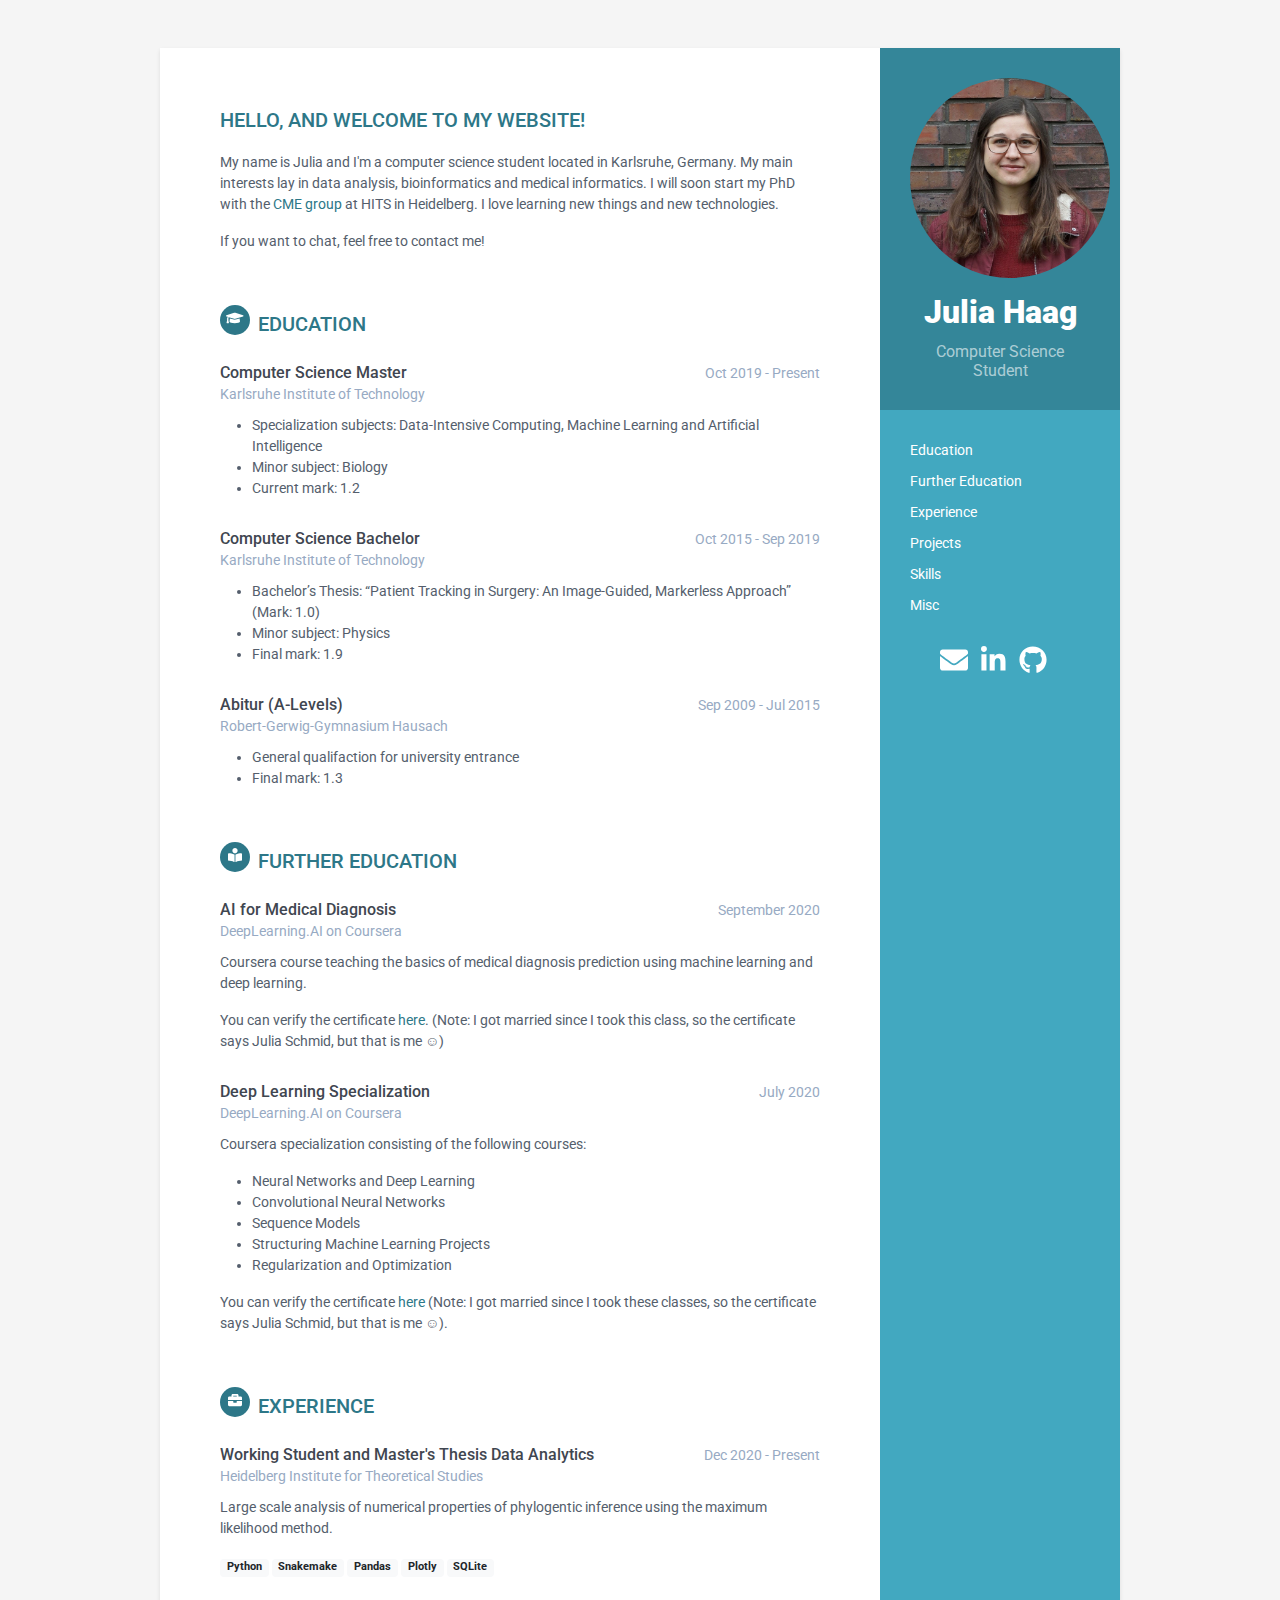
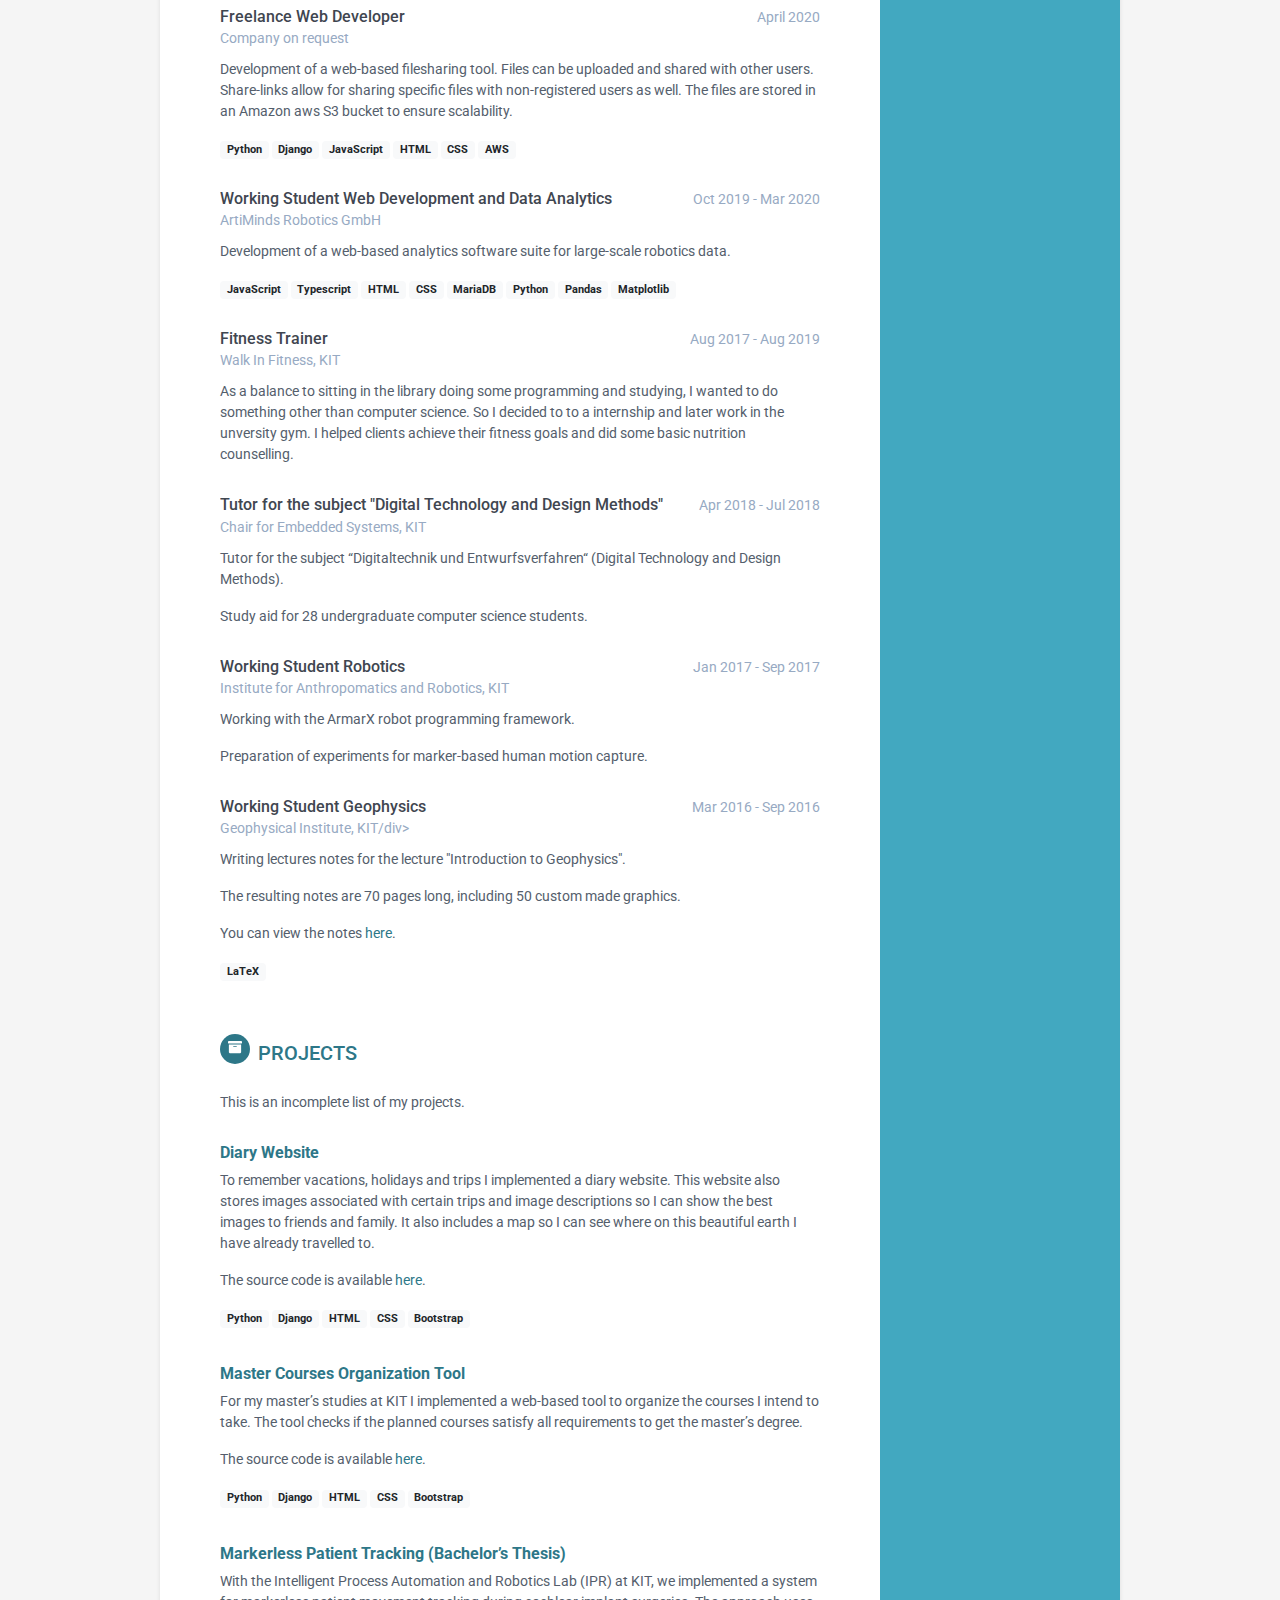
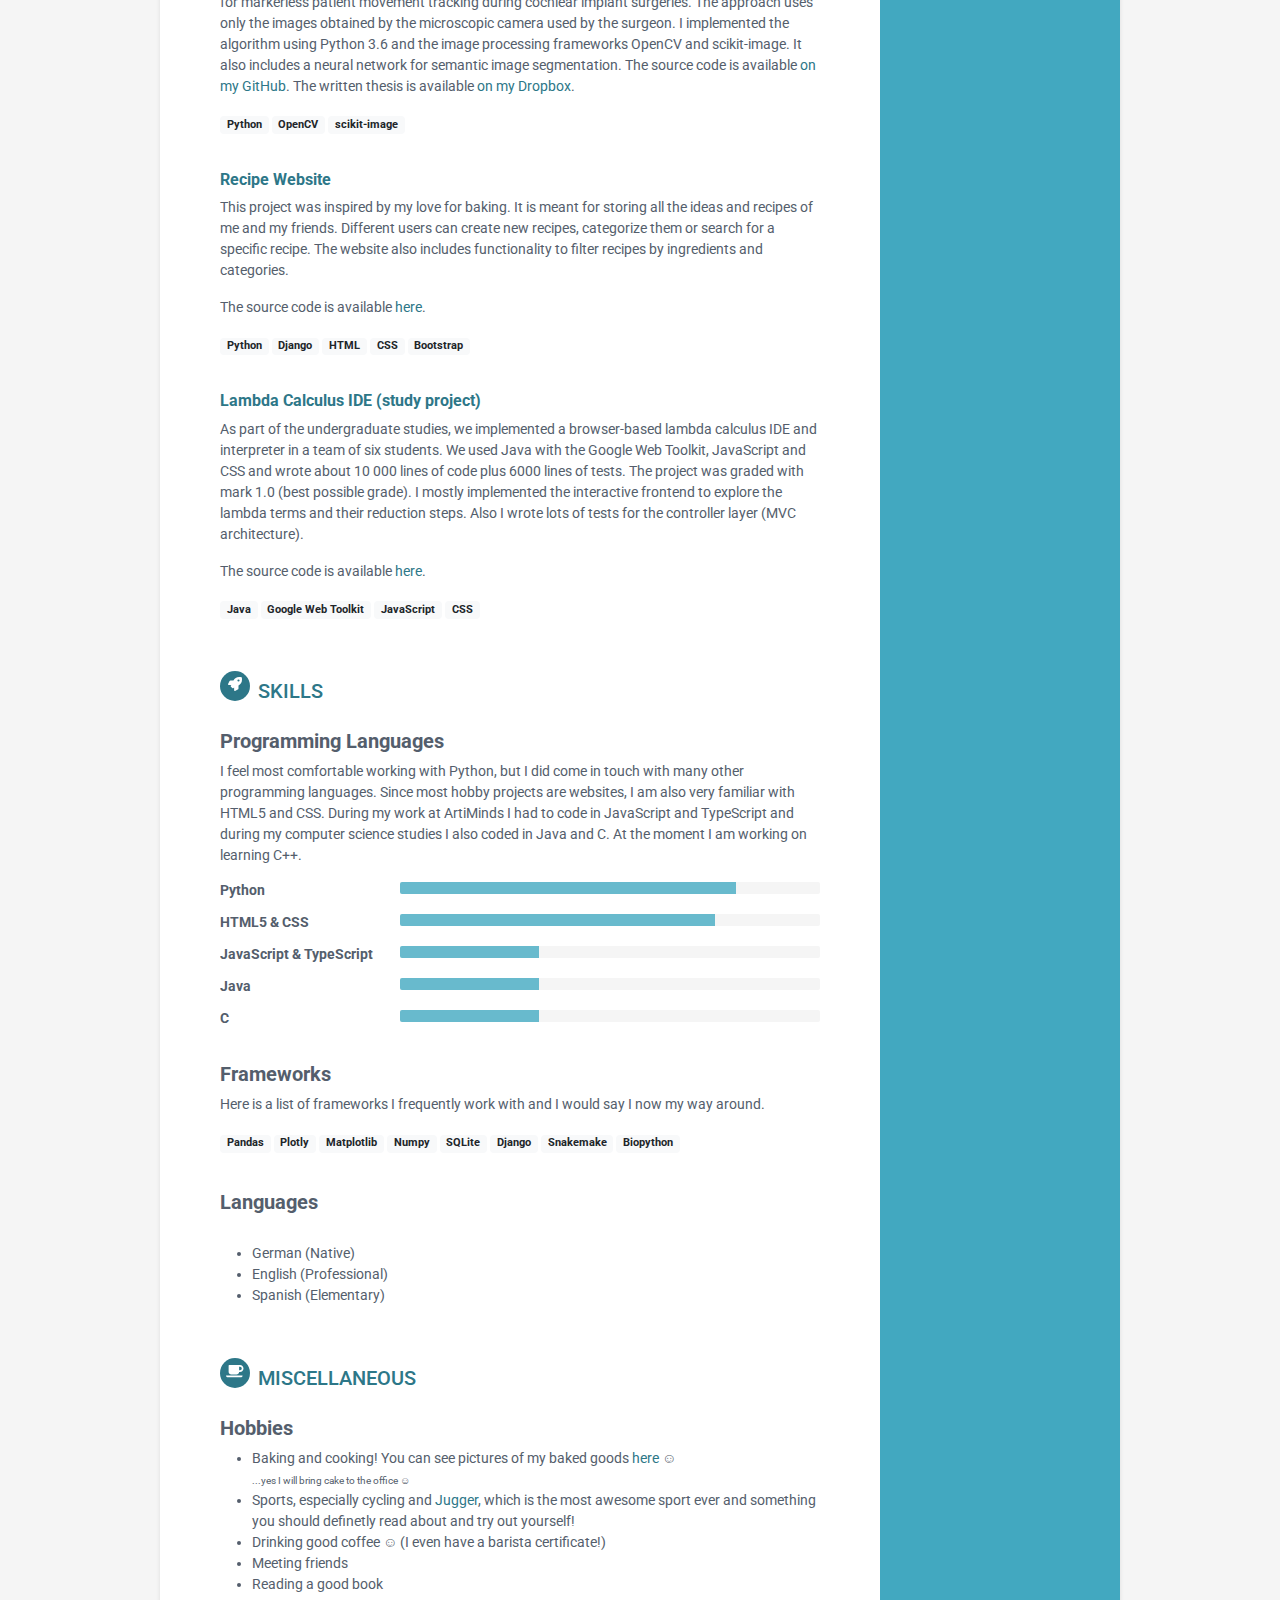
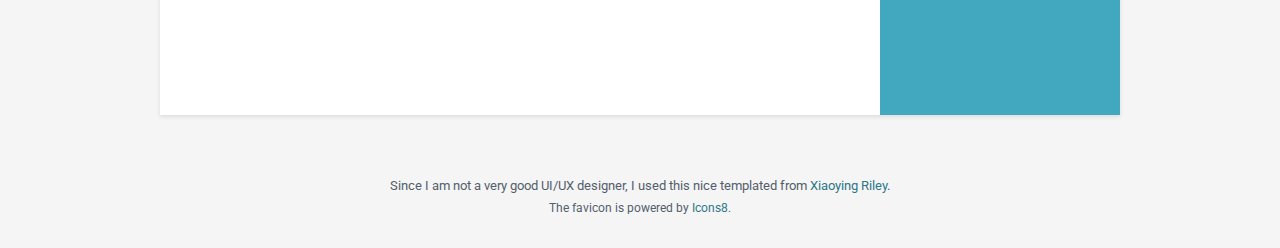
==== commit 1ffa3f1a: "update homepage" ====
--- a/index.html
+++ b/index.html
@@ -62,9 +62,10 @@
 
                 <p>My name is Julia and I'm a computer science student located in Karlsruhe, Germany.
                     My main interests lay in data analysis, bioinformatics and medical informatics.
+                    I will soon start my PhD with the <a href="https://cme.h-its.org/exelixis/index.html">CME group</a> at HITS in Heidelberg. 
                     I love learning new things and new technologies.
                 </p>
-                <p> If you have an interesting job offer for me or maybe just want to chat, feel free to contact me!
+                <p> If you want to chat, feel free to contact me!
                 </p>
             </div><!--//summary-->
         </section><!--//section-->
